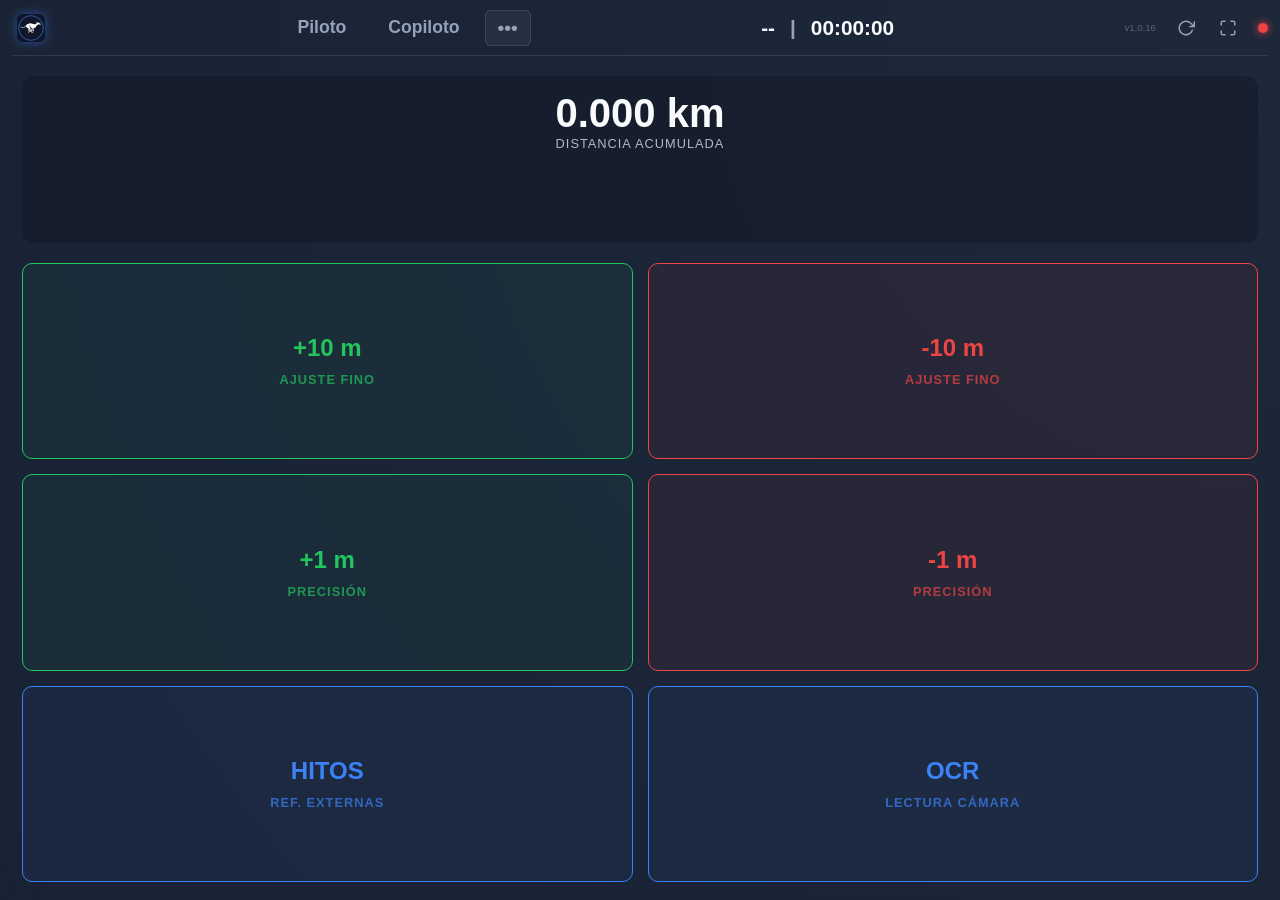
==== 2_APP/botonera.html @ ae7b4a0f "feat: initialize core application infrastructure and UI structure with essential navigation, telemet" ====
<!DOCTYPE html>
<html lang="es">
<head>
    <meta charset="UTF-8">
    <meta name="viewport" content="width=device-width, initial-scale=1.0, maximum-scale=1.0, user-scalable=no">
    <title>Lebrel - Botonera</title>
    <link rel="stylesheet" href="css/style.css?v=17">
    <style>
        .botonera-grid {
            display: grid;
            grid-template-columns: 1fr 1fr;
            gap: 15px;
            padding: 10px;
            flex: 1;
        }
        .btn-large {
            height: 100%;
            min-height: 120px;
            font-size: 1.5rem;
            display: flex;
            flex-direction: column;
            justify-content: center;
            align-items: center;
            gap: 10px;
            border-radius: 10px;
            background: rgba(255, 255, 255, 0.05);
            border: 1px solid var(--glass-border);
            color: var(--text-primary);
            transition: all 0.2s;
        }
        .btn-large:active {
            transform: scale(0.95);
            background: rgba(255, 255, 255, 0.15);
        }
        .btn-large.plus { border-color: var(--accent-green); color: var(--accent-green); background: rgba(34, 197, 94, 0.05); }
        .btn-large.minus { border-color: var(--accent-red); color: var(--accent-red); background: rgba(239, 68, 68, 0.05); }
        .btn-large.action { border-color: var(--accent-blue); color: var(--accent-blue); background: rgba(59, 130, 246, 0.05); }
        
        .btn-subtext {
            font-size: 0.8rem;
            text-transform: uppercase;
            letter-spacing: 1px;
            opacity: 0.7;
        }

        .dist-display {
            grid-column: 1 / -1;
            background: rgba(0, 0, 0, 0.2);
            border-radius: 12px;
            padding: 15px;
            text-align: center;
            margin-bottom: 5px;
        }
        .dist-val {
            font-size: 2.5rem;
            font-weight: 700;
            font-variant-numeric: tabular-nums;
        }
    </style>
</head>
<body class="dark-theme">
    <div class="glass-container">
        <div id="header-container"></div>

        <main class="botonera-grid">
            <div class="dist-display">
                <div id="val_distancia" class="dist-val">0.000 km</div>
                <div class="btn-subtext">Distancia Acumulada</div>
            </div>

            <button class="btn-large plus" onclick="adjustDist(10)">
                <span>+10 m</span>
                <span class="btn-subtext">Ajuste Fino</span>
            </button>
            <button class="btn-large minus" onclick="adjustDist(-10)">
                <span>-10 m</span>
                <span class="btn-subtext">Ajuste Fino</span>
            </button>

            <button class="btn-large plus" onclick="adjustDist(1)">
                <span>+1 m</span>
                <span class="btn-subtext">Precisión</span>
            </button>
            <button class="btn-large minus" onclick="adjustDist(-1)">
                <span>-1 m</span>
                <span class="btn-subtext">Precisión</span>
            </button>

            <button class="btn-large action" id="btn-milestone">
                <span>HITOS</span>
                <span class="btn-subtext">Ref. Externas</span>
            </button>
            <button class="btn-large action" id="btn-ocr">
                <span>OCR</span>
                <span class="btn-subtext">Lectura Cámara</span>
            </button>
        </main>
    </div>

    <script type="module" src="js/app_botonera.js?v=17"></script>
</body>
</html>
---- 2_APP/css/style.css ----
:root {
    --bg-dark: #0f172a;
    --glass-bg: rgba(30, 41, 59, 0.7);
    --glass-border: rgba(255, 255, 255, 0.1);
    --glass-shadow: 0 8px 32px 0 rgba(0, 0, 0, 0.37);
    --accent-red: #ef4444;
    --accent-green: #22c55e;
    --accent-blue: #3b82f6;
    --text-primary: #f8fafc;
    --text-secondary: #94a3b8;
    --font-main: 'Segoe UI', Roboto, Helvetica, Arial, sans-serif;
}

* {
    box-sizing: border-box;
    margin: 0;
    padding: 0;
}

body.dark-theme {
    background-color: var(--bg-dark);
    /* Fondo con un sutil gradiente o imagen para hacer resaltar el glassmorphism */
    background: radial-gradient(circle at top right, #1e293b, var(--bg-dark));
    color: var(--text-primary);
    font-family: var(--font-main);
    min-height: 100vh;
    display: flex;
    padding: 0;
    overflow-y: auto;
}

/* Glassmorphism Container */
.glass-container {
    background: var(--glass-bg);
    backdrop-filter: blur(12px);
    -webkit-backdrop-filter: blur(12px);
    border: none;
    border-radius: 0;
    padding: 8px 12px;
    width: 100%;
    max-width: 100%;
    min-height: 100vh;
    margin: 0;
    box-shadow: none;
    display: flex;
    flex-direction: column;
}

header {
    display: flex;
    justify-content: space-between;
    align-items: center;
    border-bottom: 1px solid var(--glass-border);
    padding-bottom: 8px;
    margin-bottom: 12px;
}

header h1 {
    font-size: 2rem;
    font-weight: 600;
    letter-spacing: 1px;
}

.status {
    padding: 8px 16px;
    border-radius: 20px;
    font-size: 0.9rem;
    font-weight: bold;
    text-transform: uppercase;
    transition: all 0.3s ease;
}

.header-right {
    display: flex;
    align-items: center;
    gap: 8px;
}

.status-dot {
    width: 10px;
    height: 10px;
    border-radius: 50%;
    margin-left: 5px;
    transition: all 0.3s ease;
    box-shadow: 0 0 5px rgba(0, 0, 0, 0.5);
}

.status-dot.disconnected {
    background-color: var(--accent-red);
    box-shadow: 0 0 8px var(--accent-red);
}

.status-dot.connected {
    background-color: var(--accent-green);
    box-shadow: 0 0 8px var(--accent-green);
}

/* Dashboard Layout */
.dashboard {
    display: grid;
    grid-template-columns: repeat(auto-fit, minmax(280px, 1fr));
    gap: 12px;
    flex: 1;
}

.copilot-layout {
    grid-template-columns: 2fr 1fr;
}

/* Glassy Cards */
.card {
    background: rgba(255, 255, 255, 0.03);
    border: 1px solid var(--glass-border);
    border-radius: 12px;
    padding: 12px;
    display: flex;
    flex-direction: column;
    justify-content: center;
    align-items: center;
    transition: transform 0.3s ease, box-shadow 0.3s ease;
}

.card:hover {
    transform: translateY(-5px);
    box-shadow: 0 10px 25px rgba(0, 0, 0, 0.5);
    background: rgba(255, 255, 255, 0.06);
}

.card h3 {
    color: var(--text-secondary);
    font-size: clamp(0.9rem, 3.5vmin, 1.2rem);
    font-weight: 500;
    margin-bottom: 8px;
    text-transform: uppercase;
    letter-spacing: 2px;
}

.value {
    font-size: clamp(2rem, 8vmin, 3.5rem);
    font-weight: 700;
    font-variant-numeric: tabular-nums;
    line-height: 1.1;
}

.metric-large .value {
    font-size: clamp(3rem, 12vmin, 5.5rem);
}

.value.positive {
    color: var(--accent-green);
}

.value.negative {
    color: var(--accent-red);
}

/* Buttons & Controls */
.controls {
    display: flex;
    gap: 10px;
}

.mt-2 {
    margin-top: 20px;
}

button {
    background: rgba(255, 255, 255, 0.1);
    border: 1px solid var(--glass-border);
    color: var(--text-primary);
    padding: 12px 24px;
    border-radius: 8px;
    font-size: 1rem;
    font-weight: 600;
    cursor: pointer;
    transition: all 0.2s ease;
}

button:hover {
    background: rgba(255, 255, 255, 0.2);
}

button:active {
    transform: scale(0.95);
}

button.danger {
    background: rgba(239, 68, 68, 0.2);
    border-color: var(--accent-red);
}

button.danger:hover {
    background: rgba(239, 68, 68, 0.4);
}

.btn-group-vertical {
    display: flex;
    flex-direction: column;
    width: 100%;
    gap: 12px;
}

.btn-group-vertical button {
    width: 100%;
    padding: 16px;
    font-size: 1.1rem;
}

/* Navegación común y Unified Header */
.unified-header {
    display: flex;
    justify-content: space-between;
    align-items: center;
    border-bottom: 1px solid var(--glass-border);
    padding-bottom: 8px;
    margin-bottom: 10px;
    width: 100%;
}

/* --- Nav & Dropdown --- */
.main-nav {
    display: flex;
    align-items: center;
    gap: 8px;
}

.nav-dropdown {
    position: relative;
    display: inline-block;
}

.btn-more {
    background: rgba(255, 255, 255, 0.05);
    border: 1px solid var(--glass-border);
    color: var(--text-secondary);
    padding: 6px 12px;
    border-radius: 6px;
    cursor: pointer;
    font-size: 1.2rem;
    font-weight: bold;
    display: flex;
    align-items: center;
    transition: all 0.2s;
}

.btn-more:hover {
    background: rgba(255, 255, 255, 0.1);
    color: var(--text-primary);
}

.dropdown-content {
    display: none;
    position: absolute;
    top: 100%;
    right: 0;
    background: #1e293b;
    border: 1px solid var(--glass-border);
    border-radius: 10px;
    min-width: 160px;
    box-shadow: 0 10px 25px rgba(0, 0, 0, 0.5);
    z-index: 3000;
    margin-top: 8px;
    overflow: hidden;
}

.dropdown-content a {
    color: var(--text-secondary);
    padding: 12px 16px;
    text-decoration: none;
    display: block;
    font-size: 0.9rem;
    transition: background 0.2s;
}

.dropdown-content a:hover {
    background: rgba(255, 255, 255, 0.05);
    color: var(--accent-blue);
}

.nav-dropdown:hover .dropdown-content {
    display: block;
}

/* --- Adaptación Rotación --- */
.rotate-90 .unified-header {
    width: 100vh !important;
    /* Asegurar que ocupe todo el ancho al rotar */
}

.nav-link {
    text-decoration: none;
    color: var(--text-secondary);
    font-size: 1.1rem;
    font-weight: 700;
    padding: 8px 16px;
    border-radius: 8px;
    transition: all 0.3s ease;
    border: 1px solid transparent;
}

.nav-link:hover {
    background: rgba(255, 255, 255, 0.05);
}

.nav-link.active {
    background: rgba(255, 255, 255, 0.1);
    color: var(--text-primary);
    border-color: var(--glass-border);
}

.stage-info {
    display: flex;
    gap: 15px;
    font-size: clamp(1rem, 3vmin, 1.3rem);
    font-weight: 600;
    color: var(--text-primary);
    text-transform: uppercase;
    align-items: center;
}

.stage-info .separator {
    color: var(--text-secondary);
}

/* Tablas */
.tramo-table {
    width: 100%;
    border-collapse: collapse;
    font-size: 1rem;
    text-align: center;
}

.tramo-table th {
    background: rgba(0, 0, 0, 0.2);
    padding: 12px;
    color: var(--text-secondary);
    border-bottom: 1px solid var(--glass-border);
}

.tramo-table td {
    padding: 15px 12px;
    border-bottom: 1px solid rgba(255, 255, 255, 0.05);
}

.tramo-table tr {
    transition: background 0.3s ease;
}

.passed-row {
    color: rgba(255, 255, 255, 0.3);
    background: rgba(0, 0, 0, 0.1);
}

.active-row {
    background: rgba(34, 197, 94, 0.2);
    /* Fondo verde (positive) atenuado */
    color: var(--text-primary);
    border-left: 4px solid var(--accent-green);
    transform: scale(1.02);
    box-shadow: 0 4px 10px rgba(0, 0, 0, 0.2);
}

.icon-btn {
    background: transparent;
    border: none;
    color: var(--text-secondary);
    padding: 8px;
    border-radius: 8px;
    cursor: pointer;
    display: flex;
    align-items: center;
    justify-content: center;
    transition: all 0.2s ease;
}

.icon-btn:hover {
    background: rgba(255, 255, 255, 0.1);
    color: var(--text-primary);
}

/* Global Responsive Adjustments */
@media (max-width: 768px) {
    .glass-container {
        padding: 15px;
        border-radius: 12px;
    }

    header {
        flex-direction: column;
        align-items: stretch;
        gap: 15px;
    }

    .stage-info {
        justify-content: center;
    }

    .unified-header {
        flex-direction: column;
        align-items: stretch;
        gap: 15px;
    }

    .unified-header>div:last-child {
        justify-content: center;
    }
}

/* Screen Rotation */
body.rotate-90 {
    transform: rotate(90deg) translateY(-100%);
    transform-origin: top left;
    width: 100vh !important;
    height: 100vw !important;
    position: absolute;
    top: 0;
    left: 0;
}

body.rotate-180 {
    transform: rotate(180deg);
}

body.rotate-270 {
    transform: rotate(270deg) translateX(-100%);
    transform-origin: top left;
    width: 100vh !important;
    height: 100vw !important;
    position: absolute;
    top: 0;
    left: 0;
}

/* --- Mini Botonera en Copiloto --- */
.botonera-mini-grid {
    display: grid;
    grid-template-columns: 1fr 1fr;
    gap: 8px;
    margin-top: 5px;
}

.btn-mini {
    padding: 12px 5px;
    border-radius: 8px;
    background: rgba(255, 255, 255, 0.05);
    border: 1px solid var(--glass-border);
    color: var(--text-primary);
    font-weight: 700;
    font-size: 0.85rem;
    cursor: pointer;
    transition: all 0.2s;
    display: flex;
    justify-content: center;
    align-items: center;
}

.btn-mini:active {
    transform: scale(0.95);
    background: rgba(255, 255, 255, 0.15);
}

.btn-mini.plus {
    border-color: var(--accent-green);
    color: var(--accent-green);
}

.btn-mini.minus {
    border-color: var(--accent-red);
    color: var(--accent-red);
}

.btn-mini.action {
    border-color: var(--accent-blue);
    color: var(--accent-blue);
}

.tenths {
    font-size: 0.7em;
    opacity: 0.6;
    margin-left: 2px;
}

/* --- Modales --- */
.modal-overlay {
    position: fixed;
    inset: 0;
    background: rgba(0, 0, 0, 0.7);
    backdrop-filter: blur(5px);
    display: none;
    align-items: center;
    justify-content: center;
    z-index: 2000;
}

.modal-overlay.open {
    display: flex;
}

.modal-box {
    background: #1e293b;
    border: 1px solid var(--glass-border);
    border-radius: 10px;
    padding: 24px;
    width: min(400px, 90vw);
    display: flex;
    flex-direction: column;
    gap: 15px;
    box-shadow: 0 10px 40px rgba(0, 0, 0, 0.5);
}

.modal-box h3 {
    margin: 0;
    color: var(--text-primary);
}

.modal-actions {
    display: flex;
    gap: 10px;
    justify-content: flex-end;
    margin-top: 10px;
}

.btn-modal-cancel,
.btn-modal-ok {
    padding: 10px 20px;
    border-radius: 8px;
    font-weight: 700;
    cursor: pointer;
    transition: all 0.2s;
}

.btn-modal-cancel {
    background: transparent;
    border: 1px solid var(--glass-border);
    color: var(--text-secondary);
}

.btn-modal-ok {
    background: rgba(59, 130, 246, 0.2);
    border: 1px solid var(--accent-blue);
    color: var(--accent-blue);
}

.btn-modal-ok:hover {
    background: rgba(59, 130, 246, 0.4);
}

.form-group label {
    display: block;
    margin-bottom: 5px;
    color: var(--text-secondary);
    font-size: 0.9rem;
}

/* --- Teclado Numérico y Editor --- */
.cell-edit-bar {
    position: fixed;
    bottom: 0;
    left: 0;
    width: 100%;
    background: #0f172a;
    border-top: 1px solid var(--glass-border);
    transform: translateY(100%);
    transition: transform 0.3s cubic-bezier(0.4, 0, 0.2, 1);
    z-index: 3000;
}

.cell-edit-bar.open {
    transform: translateY(0);
}

.edit-container-full {
    display: flex;
    max-width: 1200px;
    margin: 0 auto;
    gap: 20px;
    align-items: center;
}

.edit-left {
    flex: 1;
    display: flex;
    flex-direction: column;
    gap: 10px;
}

.edit-left span {
    font-size: 1.1rem;
    color: var(--text-secondary);
    font-weight: bold;
}

.edit-input-large {
    width: 100%;
    background: rgba(0, 0, 0, 0.3);
    border: 1px solid var(--glass-border);
    border-radius: 12px;
    color: white;
    font-size: 2.8rem;
    padding: 10px;
    text-align: center;
    font-weight: 800;
    outline: none;
}

.edit-actions-main {
    display: flex;
    gap: 10px;
}

.edit-actions-main button {
    flex: 1;
    padding: 15px;
    border-radius: 10px;
    font-weight: bold;
    cursor: pointer;
    border: 1px solid var(--glass-border);
}

.btn-cancel {
    background: rgba(239, 68, 68, 0.1);
    color: var(--accent-red);
}

.btn-ok {
    background: rgba(34, 197, 94, 0.1);
    color: var(--accent-green);
    font-size: 1.1rem;
}

.edit-keypad {
    display: grid;
    grid-template-columns: repeat(4, 75px);
    grid-template-rows: repeat(4, 60px);
    gap: 8px;
}

.btn-key {
    background: rgba(255, 255, 255, 0.05);
    border: 1px solid var(--glass-border);
    border-radius: 8px;
    color: white;
    font-size: 1.5rem;
    font-weight: bold;
    cursor: pointer;
    display: flex;
    align-items: center;
    justify-content: center;
}

.btn-key:active {
    background: var(--accent-blue);
    transform: scale(0.95);
}

.btn-key.special {
    color: var(--accent-blue);
    background: rgba(59, 130, 246, 0.1);
}

.btn-key.action {
    color: var(--accent-red);
    font-size: 1.2rem;
}

.btn-key.zero-wide {
    grid-column: span 1;
}

.selected-highlight {
    background: rgba(59, 130, 246, 0.15) !important;
    border-color: var(--accent-blue) !important;
    box-shadow: 0 0 15px rgba(59, 130, 246, 0.2);
}

@media (max-width: 768px) {
    .edit-container-full {
        flex-direction: column;
        gap: 15px;
    }

    .edit-keypad {
        grid-template-columns: repeat(4, 1fr);
        width: 100%;
    }

    .edit-input-large {
        font-size: 2.2rem;
    }
}


/* --- Quick Adjust en Modal --- */
.modal-quick-adjust {
    display: grid;
    grid-template-columns: repeat(4, 1fr);
    gap: 10px;
    margin: 10px 0;
}

.btn-quick {
    padding: 15px 5px;
    border-radius: 8px;
    background: rgba(255, 255, 255, 0.05);
    border: 1px solid var(--glass-border);
    color: var(--text-primary);
    font-weight: bold;
    cursor: pointer;
}

.btn-quick.plus {
    border-color: var(--accent-green);
    color: var(--accent-green);
}

.btn-quick.minus {
    border-color: var(--accent-red);
    color: var(--accent-red);
}

.btn-quick.zero {
    border-color: var(--text-secondary);
    color: var(--text-secondary);
    opacity: 0.8;
}

.btn-quick:active {
    transform: scale(0.95);
    background: rgba(255, 255, 255, 0.1);
}

/* --- Header Logo --- */
.header-logo-link {
    display: flex;
    align-items: center;
    padding: 0 5px;
    transition: transform 0.2s;
}

.header-logo-link:active {
    transform: scale(0.9);
}

.header-logo-img {
    height: 28px;
    width: 28px;
    filter: drop-shadow(0 0 5px rgba(59, 130, 246, 0.5));
}

/* --- Welcome Page --- */
.welcome-screen {
    flex: 1;
    display: flex;
    align-items: center;
    justify-content: center;
    width: 100%;
    min-height: 100vh;
}

.welcome-container {
    text-align: center;
    padding: 20px;
    max-width: 700px;
    width: 95%;
    margin: auto;
    animation: fadeInWelcome 1s ease-out;
    display: flex;
    flex-direction: column;
    align-items: center;
    justify-content: center;
}

@keyframes fadeInWelcome {
    from {
        opacity: 0;
        transform: translateY(20px);
    }

    to {
        opacity: 1;
        transform: translateY(0);
    }
}

.logo-large {
    width: 150px;
    height: 150px;
    margin-bottom: 15px;
    filter: drop-shadow(0 0 20px rgba(59, 130, 246, 0.4));
}

.welcome-container h1 {
    font-size: 3rem;
    font-weight: 900;
    margin-bottom: 5px;
    background: linear-gradient(to right, #fff, #94a3b8);
    -webkit-background-clip: text;
    -webkit-text-fill-color: transparent;
    letter-spacing: -1px;
}

.welcome-container .subtitle {
    color: var(--text-secondary);
    font-size: 1.1rem;
    margin-bottom: 20px;
    letter-spacing: 1px;
    text-transform: uppercase;
}

.links-grid {
    display: grid;
    grid-template-columns: repeat(3, 1fr);
    gap: 10px;
    margin-top: 10px;
    width: 100%;
}

.welcome-card {
    background: rgba(255, 255, 255, 0.03);
    border: 1px solid var(--glass-border);
    border-radius: 12px;
    padding: 10px;
    text-decoration: none;
    color: white;
    transition: all 0.3s cubic-bezier(0.4, 0, 0.2, 1);
    display: flex;
    flex-direction: column;
    align-items: center;
    justify-content: center;
    gap: 8px;
    cursor: pointer;
    aspect-ratio: 1 / 0.7;
    height: auto;
}

.welcome-card:hover {
    background: rgba(59, 130, 246, 0.1);
    border-color: var(--accent-blue);
    transform: translateY(-3px);
    box-shadow: 0 5px 15px rgba(0, 0, 0, 0.3);
}

.welcome-card svg {
    width: 28px;
    height: 28px;
    color: var(--accent-blue);
}

.welcome-card span {
    font-weight: bold;
    font-size: 0.9rem;
    letter-spacing: 0.5px;
    white-space: nowrap;
}

.welcome-container .version-tag {
    margin-top: 30px;
    font-size: 0.7rem;
    color: var(--text-secondary);
    opacity: 0.4;
}

@media (max-width: 600px) {
    .links-grid {
        grid-template-columns: repeat(2, 1fr);
    }

    .welcome-container h1 {
        font-size: 2.5rem;
    }

    .logo-large {
        width: 120px;
        height: 120px;
    }
}
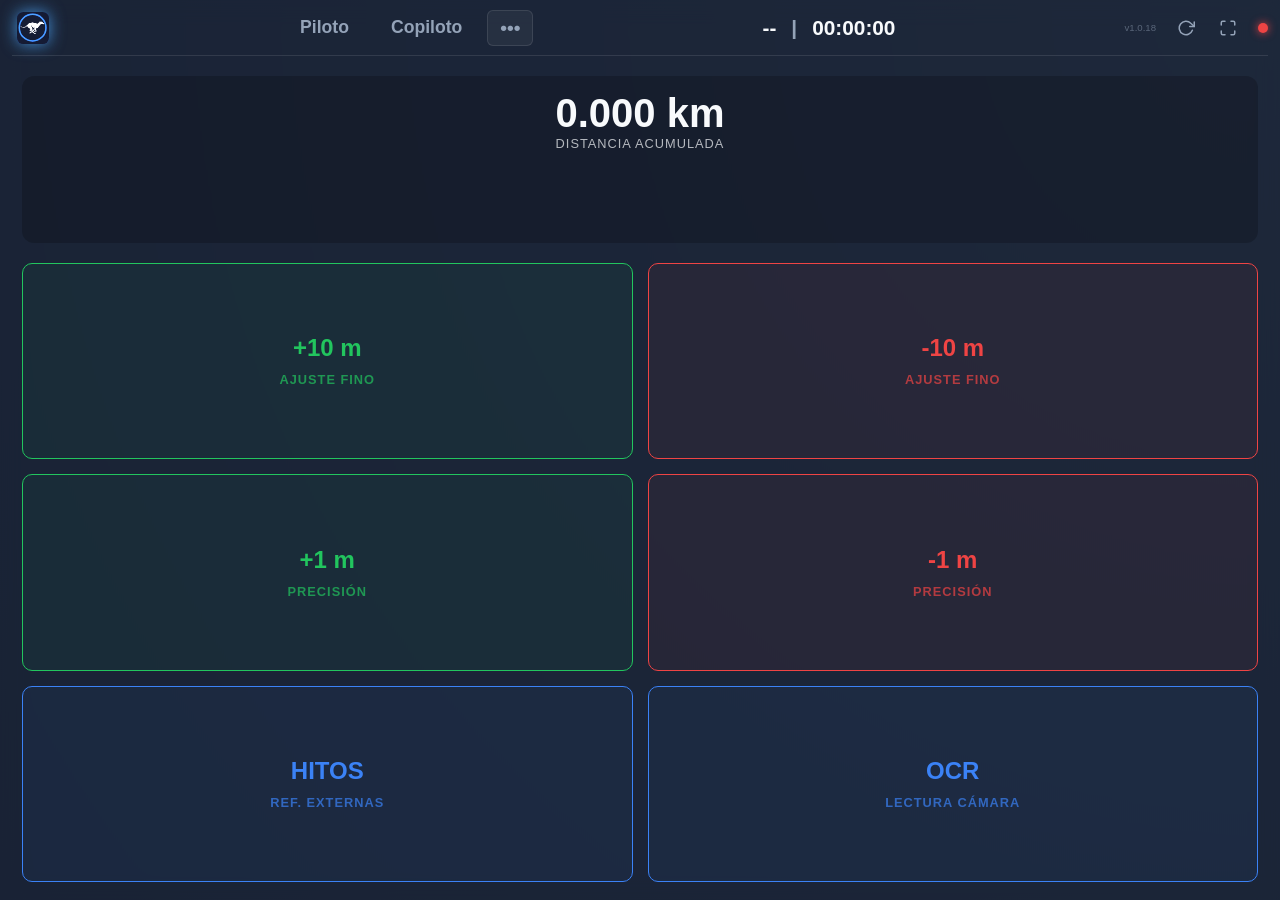
==== commit 9ce13506: "feat: implement PWA structure with service worker, UI styling, and testing utilities" ====
--- a/2_APP/botonera.html
+++ b/2_APP/botonera.html
@@ -4,7 +4,7 @@
     <meta charset="UTF-8">
     <meta name="viewport" content="width=device-width, initial-scale=1.0, maximum-scale=1.0, user-scalable=no">
     <title>Lebrel - Botonera</title>
-    <link rel="stylesheet" href="css/style.css?v=17">
+    <link rel="stylesheet" href="css/style.css?v=19">
     <style>
         .botonera-grid {
             display: grid;
@@ -97,6 +97,6 @@
         </main>
     </div>
 
-    <script type="module" src="js/app_botonera.js?v=17"></script>
+    <script type="module" src="js/app_botonera.js?v=19"></script>
 </body>
 </html>
--- a/2_APP/css/style.css
+++ b/2_APP/css/style.css
@@ -742,9 +742,15 @@
 }
 
 .header-logo-img {
-    height: 28px;
-    width: 28px;
-    filter: drop-shadow(0 0 5px rgba(59, 130, 246, 0.5));
+    height: 32px;
+    width: 32px;
+    filter: drop-shadow(0 0 8px rgba(59, 130, 246, 0.8)) brightness(1.3);
+    transition: all 0.3s cubic-bezier(0.4, 0, 0.2, 1);
+}
+
+.header-logo-link:hover .header-logo-img {
+    filter: drop-shadow(0 0 12px var(--accent-blue)) brightness(1.5);
+    transform: scale(1.08);
 }
 
 /* --- Welcome Page --- */
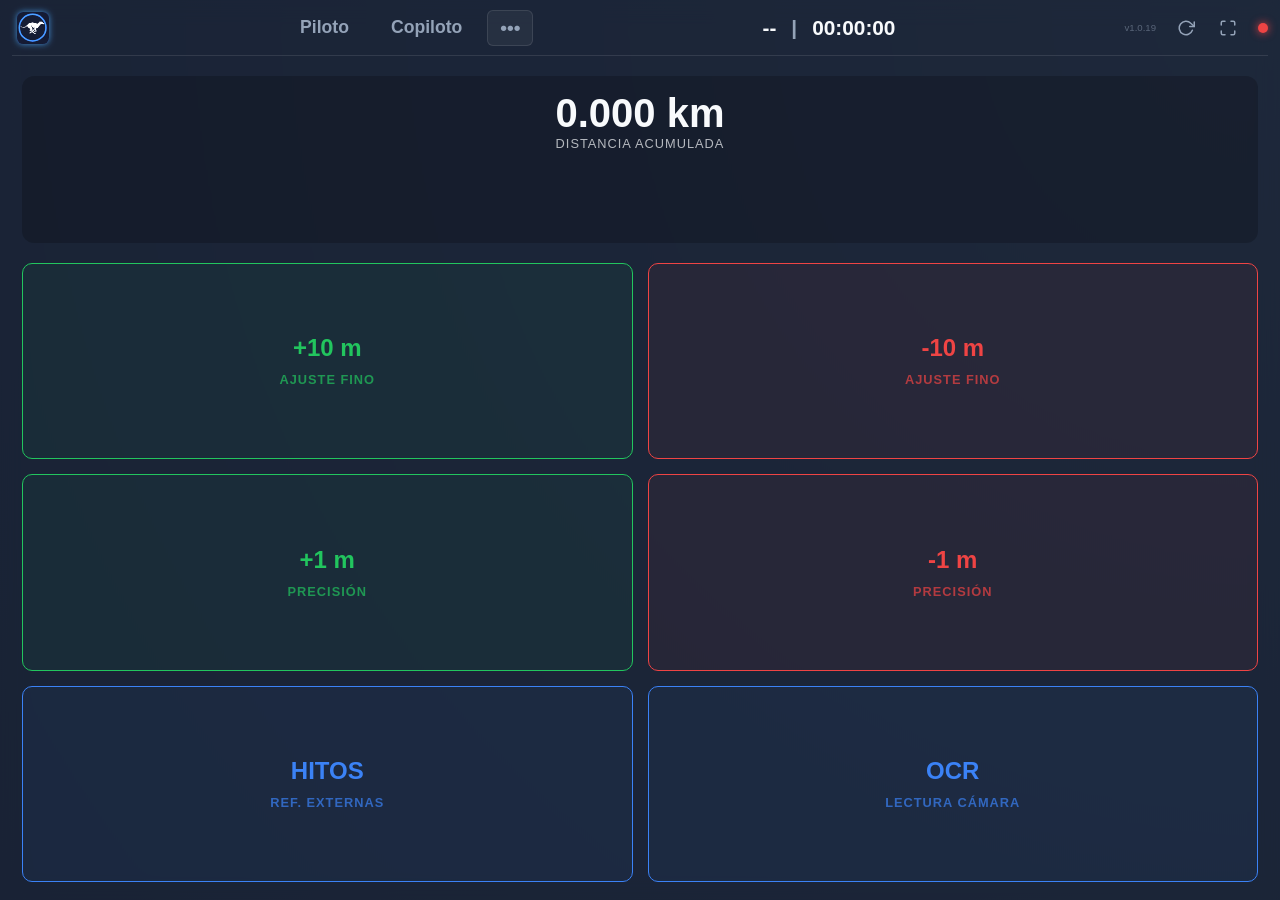
==== commit 22370dd8: "feat: Sincronización del reloj" ====
--- a/2_APP/botonera.html
+++ b/2_APP/botonera.html
@@ -4,7 +4,7 @@
     <meta charset="UTF-8">
     <meta name="viewport" content="width=device-width, initial-scale=1.0, maximum-scale=1.0, user-scalable=no">
     <title>Lebrel - Botonera</title>
-    <link rel="stylesheet" href="css/style.css?v=19">
+    <link rel="stylesheet" href="css/style.css?v=20">
     <style>
         .botonera-grid {
             display: grid;
@@ -97,6 +97,6 @@
         </main>
     </div>
 
-    <script type="module" src="js/app_botonera.js?v=19"></script>
+    <script type="module" src="js/app_botonera.js?v=20"></script>
 </body>
 </html>
--- a/2_APP/css/style.css
+++ b/2_APP/css/style.css
@@ -744,7 +744,7 @@
 .header-logo-img {
     height: 32px;
     width: 32px;
-    filter: drop-shadow(0 0 8px rgba(59, 130, 246, 0.8)) brightness(1.3);
+    filter: drop-shadow(0 0 3px rgba(59, 130, 246, 0.8)) brightness(1.3);
     transition: all 0.3s cubic-bezier(0.4, 0, 0.2, 1);
 }
 
@@ -815,7 +815,7 @@
 
 .links-grid {
     display: grid;
-    grid-template-columns: repeat(3, 1fr);
+    grid-template-columns: repeat(4, 1fr);
     gap: 10px;
     margin-top: 10px;
     width: 100%;
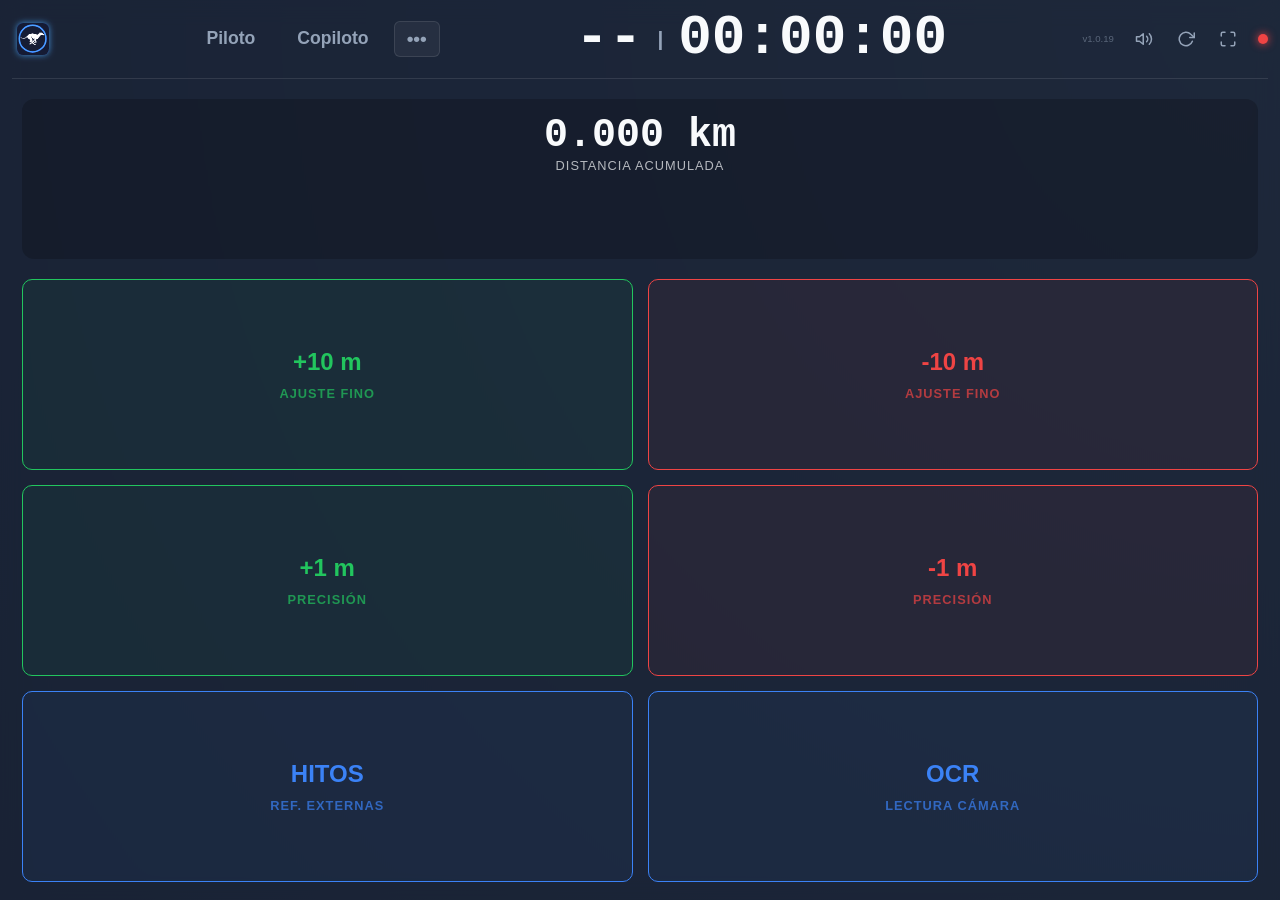
==== commit 65861d2a: "feat: implement modular rally application dashboard with odometer, navigation, and configuration too" ====
--- a/2_APP/botonera.html
+++ b/2_APP/botonera.html
@@ -4,7 +4,7 @@
     <meta charset="UTF-8">
     <meta name="viewport" content="width=device-width, initial-scale=1.0, maximum-scale=1.0, user-scalable=no">
     <title>Lebrel - Botonera</title>
-    <link rel="stylesheet" href="css/style.css?v=20">
+    <link rel="stylesheet" href="css/style.css?v=21">
     <style>
         .botonera-grid {
             display: grid;
@@ -97,6 +97,6 @@
         </main>
     </div>
 
-    <script type="module" src="js/app_botonera.js?v=20"></script>
+    <script type="module" src="js/app_botonera.js?v=21"></script>
 </body>
 </html>
--- a/2_APP/css/style.css
+++ b/2_APP/css/style.css
@@ -135,7 +135,8 @@
     letter-spacing: 2px;
 }
 
-.value {
+.value, .mono, [id^="val_"], .cronometro {
+    font-family: ui-monospace, SFMono-Regular, Menlo, Monaco, Consolas, "Liberation Mono", "Courier New", monospace;
     font-size: clamp(2rem, 8vmin, 3.5rem);
     font-weight: 700;
     font-variant-numeric: tabular-nums;
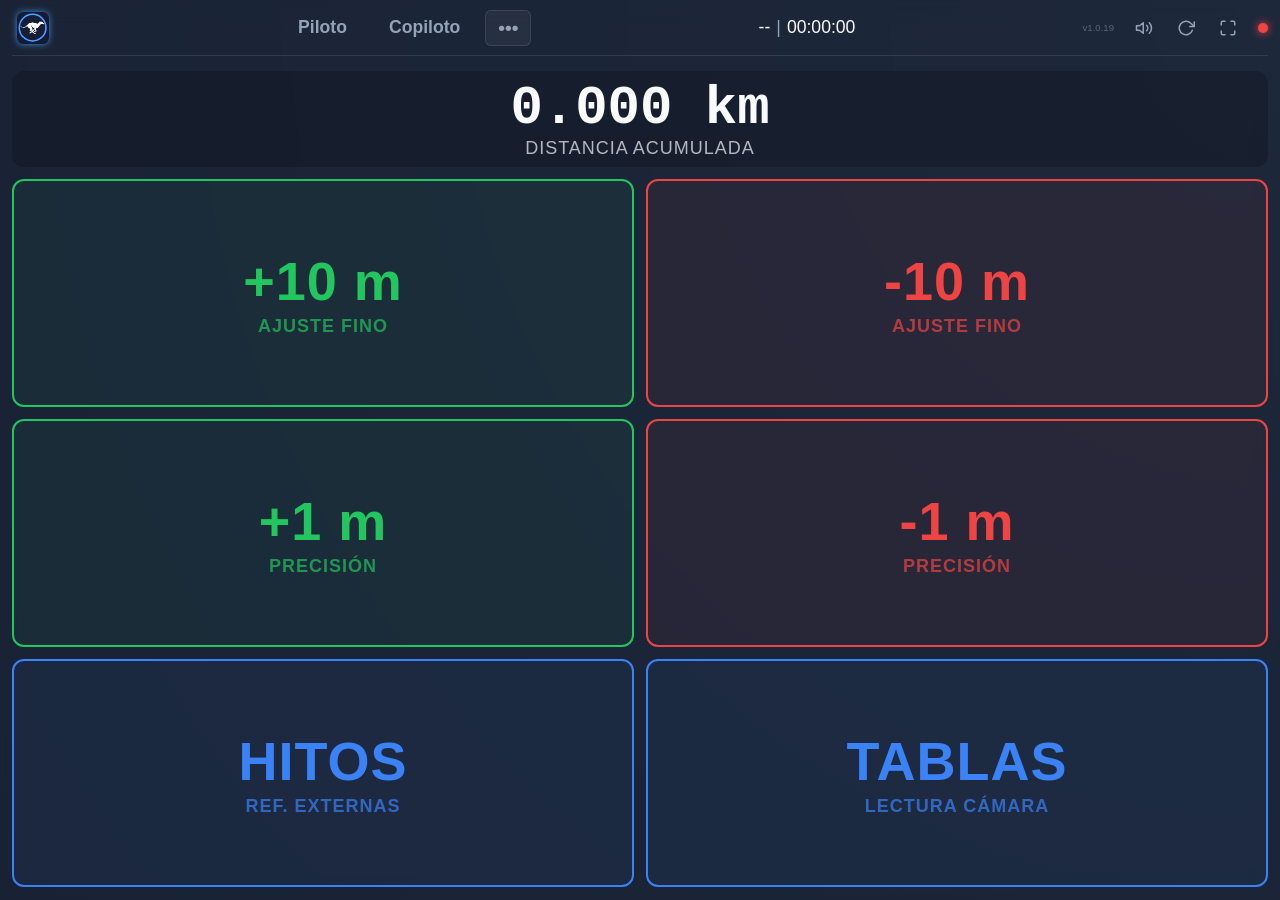
==== commit a5a584f8: "feat: initialize core application shell, navigation dashboard, and configuration module" ====
--- a/2_APP/botonera.html
+++ b/2_APP/botonera.html
@@ -1,63 +1,106 @@
 <!DOCTYPE html>
 <html lang="es">
+
 <head>
     <meta charset="UTF-8">
     <meta name="viewport" content="width=device-width, initial-scale=1.0, maximum-scale=1.0, user-scalable=no">
     <title>Lebrel - Botonera</title>
     <link rel="stylesheet" href="css/style.css?v=21">
     <style>
+        .glass-container {
+            display: flex;
+            flex-direction: column;
+            height: 100vh;
+            overflow: hidden;
+            padding: 8px 12px;
+            box-sizing: border-box;
+        }
+
         .botonera-grid {
             display: grid;
             grid-template-columns: 1fr 1fr;
-            gap: 15px;
-            padding: 10px;
+            grid-template-rows: auto repeat(3, 1fr);
+            gap: 12px;
+            padding: 5px 0;
             flex: 1;
-        }
-        .btn-large {
-            height: 100%;
-            min-height: 120px;
-            font-size: 1.5rem;
-            display: flex;
-            flex-direction: column;
-            justify-content: center;
-            align-items: center;
-            gap: 10px;
-            border-radius: 10px;
-            background: rgba(255, 255, 255, 0.05);
-            border: 1px solid var(--glass-border);
-            color: var(--text-primary);
-            transition: all 0.2s;
-        }
-        .btn-large:active {
-            transform: scale(0.95);
-            background: rgba(255, 255, 255, 0.15);
-        }
-        .btn-large.plus { border-color: var(--accent-green); color: var(--accent-green); background: rgba(34, 197, 94, 0.05); }
-        .btn-large.minus { border-color: var(--accent-red); color: var(--accent-red); background: rgba(239, 68, 68, 0.05); }
-        .btn-large.action { border-color: var(--accent-blue); color: var(--accent-blue); background: rgba(59, 130, 246, 0.05); }
-        
-        .btn-subtext {
-            font-size: 0.8rem;
-            text-transform: uppercase;
-            letter-spacing: 1px;
-            opacity: 0.7;
+            height: calc(100vh - 75px);
+            box-sizing: border-box;
         }
 
         .dist-display {
             grid-column: 1 / -1;
             background: rgba(0, 0, 0, 0.2);
             border-radius: 12px;
-            padding: 15px;
+            padding: 8px;
             text-align: center;
-            margin-bottom: 5px;
+            display: flex;
+            flex-direction: column;
+            justify-content: center;
+            align-items: center;
+            box-sizing: border-box;
         }
+
         .dist-val {
-            font-size: 2.5rem;
+            font-family: ui-monospace, SFMono-Regular, Menlo, Monaco, Consolas, "Liberation Mono", "Courier New", monospace;
+            font-size: clamp(2rem, 6vmin, 3.5rem);
             font-weight: 700;
             font-variant-numeric: tabular-nums;
         }
+
+        .btn-large {
+            height: 100%;
+            display: flex;
+            flex-direction: column;
+            justify-content: center;
+            align-items: center;
+            gap: 4px;
+            border-radius: 12px;
+            background: rgba(255, 255, 255, 0.05);
+            border: 2px solid var(--glass-border);
+            color: var(--text-primary);
+            cursor: pointer;
+            transition: all 0.2s cubic-bezier(0.4, 0, 0.2, 1);
+            box-sizing: border-box;
+        }
+
+        .btn-large span:first-child {
+            font-size: clamp(1.8rem, 6vmin, 4.5rem);
+            font-weight: 900;
+            letter-spacing: 1px;
+        }
+
+        .btn-large:active {
+            transform: scale(0.96);
+            background: rgba(255, 255, 255, 0.15);
+        }
+
+        .btn-large.plus {
+            border-color: var(--accent-green);
+            color: var(--accent-green);
+            background: rgba(34, 197, 94, 0.05);
+        }
+
+        .btn-large.minus {
+            border-color: var(--accent-red);
+            color: var(--accent-red);
+            background: rgba(239, 68, 68, 0.05);
+        }
+
+        .btn-large.action {
+            border-color: var(--accent-blue);
+            color: var(--accent-blue);
+            background: rgba(59, 130, 246, 0.05);
+        }
+
+        .btn-subtext {
+            font-size: clamp(0.7rem, 2vmin, 1.2rem);
+            text-transform: uppercase;
+            letter-spacing: 1px;
+            opacity: 0.7;
+        }
     </style>
 </head>
+
 <body class="dark-theme">
     <div class="glass-container">
         <div id="header-container"></div>
@@ -91,7 +134,7 @@
                 <span class="btn-subtext">Ref. Externas</span>
             </button>
             <button class="btn-large action" id="btn-ocr">
-                <span>OCR</span>
+                <span>TABLAS</span>
                 <span class="btn-subtext">Lectura Cámara</span>
             </button>
         </main>
@@ -99,4 +142,5 @@
 
     <script type="module" src="js/app_botonera.js?v=21"></script>
 </body>
-</html>
+
+</html>
--- a/2_APP/css/style.css
+++ b/2_APP/css/style.css
@@ -135,7 +135,10 @@
     letter-spacing: 2px;
 }
 
-.value, .mono, [id^="val_"], .cronometro {
+.value,
+.mono,
+[id^="val_"],
+.cronometro {
     font-family: ui-monospace, SFMono-Regular, Menlo, Monaco, Consolas, "Liberation Mono", "Courier New", monospace;
     font-size: clamp(2rem, 8vmin, 3.5rem);
     font-weight: 700;
@@ -216,6 +219,20 @@
     padding-bottom: 8px;
     margin-bottom: 10px;
     width: 100%;
+}
+
+.unified-header .stage-info {
+    display: flex;
+    align-items: center;
+    gap: 6px;
+    font-size: 1.1rem;
+    color: var(--text-primary);
+}
+
+.unified-header .stage-info span {
+    font-size: 1.1rem !important;
+    font-family: var(--font-main);
+    font-weight: 500;
 }
 
 /* --- Nav & Dropdown --- */
@@ -798,12 +815,14 @@
 
 .welcome-container h1 {
     font-size: 3rem;
-    font-weight: 900;
+    font-weight: 500;
     margin-bottom: 5px;
     background: linear-gradient(to right, #fff, #94a3b8);
     -webkit-background-clip: text;
     -webkit-text-fill-color: transparent;
-    letter-spacing: -1px;
+    font-family: 'Michroma', sans-serif;
+    letter-spacing: 10px;
+    font-stretch: expanded;
 }
 
 .welcome-container .subtitle {
@@ -868,6 +887,40 @@
 }
 
 @media (max-width: 600px) {
+    .unified-header {
+        flex-wrap: wrap;
+        row-gap: 4px;
+        padding-bottom: 4px;
+        margin-bottom: 6px;
+    }
+    
+    .unified-header .header-logo-link {
+        order: 1;
+    }
+
+    .unified-header .main-nav {
+        order: 2;
+    }
+
+    .unified-header .header-right {
+        order: 3;
+        margin-left: auto;
+    }
+
+    .unified-header .stage-info {
+        order: 4;
+        flex-basis: 100%;
+        justify-content: center;
+        background: rgba(0, 0, 0, 0.15);
+        border-radius: 4px;
+        padding: 4px 0;
+        margin-top: 2px;
+    }
+
+    .unified-header .stage-info span {
+        font-size: 0.95rem !important;
+    }
+
     .links-grid {
         grid-template-columns: repeat(2, 1fr);
     }
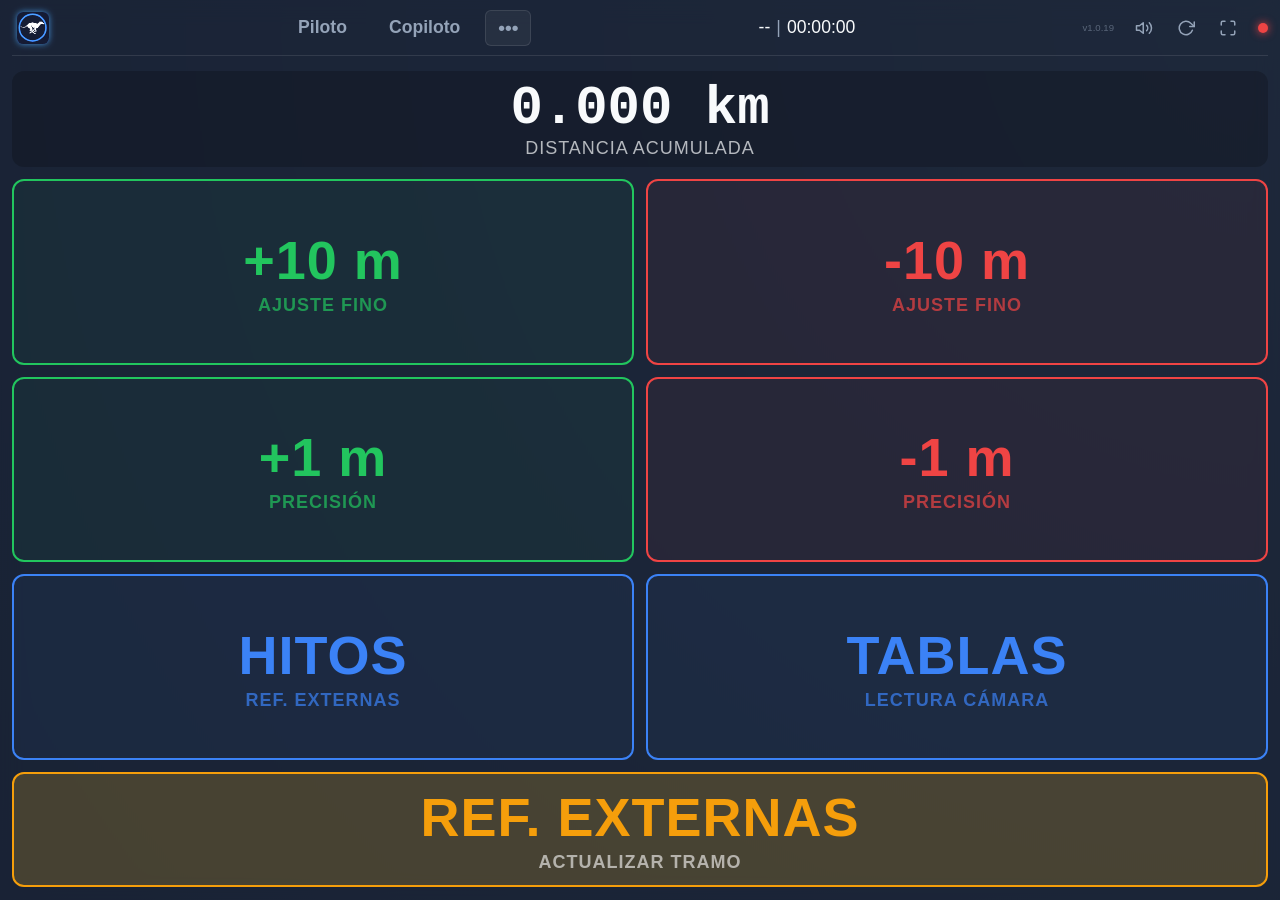
==== commit 4b0eb661: "feat: Referencias Externas" ====
--- a/2_APP/botonera.html
+++ b/2_APP/botonera.html
@@ -137,6 +137,11 @@
                 <span>TABLAS</span>
                 <span class="btn-subtext">Lectura Cámara</span>
             </button>
+
+            <button class="btn-large action" id="btn-ref-ext-action" style="grid-column: 1 / -1; background: rgba(251, 191, 36, 0.2); border-color: #f59e0b; color: #f59e0b; min-height: 70px;">
+                <span>REF. EXTERNAS</span>
+                <span class="btn-subtext" style="color: rgba(255, 255, 255, 0.85)">Actualizar tramo</span>
+            </button>
         </main>
     </div>
 
--- a/2_APP/css/style.css
+++ b/2_APP/css/style.css
@@ -820,7 +820,7 @@
     background: linear-gradient(to right, #fff, #94a3b8);
     -webkit-background-clip: text;
     -webkit-text-fill-color: transparent;
-    font-family: 'Michroma', sans-serif;
+    font-family: 'Outfit', sans-serif;
     letter-spacing: 10px;
     font-stretch: expanded;
 }
@@ -888,38 +888,73 @@
 
 @media (max-width: 600px) {
     .unified-header {
-        flex-wrap: wrap;
-        row-gap: 4px;
-        padding-bottom: 4px;
-        margin-bottom: 6px;
-    }
-    
+        display: grid !important;
+        grid-template-columns: auto 1fr auto !important;
+        grid-template-rows: auto auto !important;
+        row-gap: 4px !important;
+        column-gap: 6px !important;
+        padding-bottom: 4px !important;
+        margin-bottom: 6px !important;
+        width: 100% !important;
+        align-items: center !important;
+    }
+
     .unified-header .header-logo-link {
-        order: 1;
+        grid-column: 1 !important;
+        grid-row: 1 !important;
+        display: flex !important;
+        align-items: center !important;
+    }
+
+    .unified-header .header-logo-img {
+        height: 22px !important;
+        width: auto !important;
     }
 
     .unified-header .main-nav {
-        order: 2;
+        grid-column: 2 !important;
+        grid-row: 1 !important;
+        display: flex !important;
+        gap: 6px !important;
+        justify-content: flex-start !important;
+        align-items: center !important;
+    }
+
+    .unified-header .main-nav a {
+        font-size: 0.82rem !important;
+        padding: 2px 4px !important;
     }
 
     .unified-header .header-right {
-        order: 3;
-        margin-left: auto;
+        grid-column: 3 !important;
+        grid-row: 1 !important;
+        display: flex !important;
+        gap: 4px !important;
+        justify-content: flex-end !important;
+        align-items: center !important;
+    }
+
+    .unified-header .header-right .btn-icon {
+        padding: 2px !important;
+        width: 24px !important;
+        height: 24px !important;
     }
 
     .unified-header .stage-info {
-        order: 4;
-        flex-basis: 100%;
-        justify-content: center;
-        background: rgba(0, 0, 0, 0.15);
-        border-radius: 4px;
-        padding: 4px 0;
-        margin-top: 2px;
+        grid-column: 1 / span 3 !important;
+        grid-row: 2 !important;
+        display: flex !important;
+        justify-content: center !important;
+        background: rgba(0, 0, 0, 0.15) !important;
+        border-radius: 4px !important;
+        padding: 4px 0 !important;
+        margin-top: 2px !important;
     }
 
     .unified-header .stage-info span {
-        font-size: 0.95rem !important;
-    }
+        font-size: 0.92rem !important;
+    }
+
 
     .links-grid {
         grid-template-columns: repeat(2, 1fr);
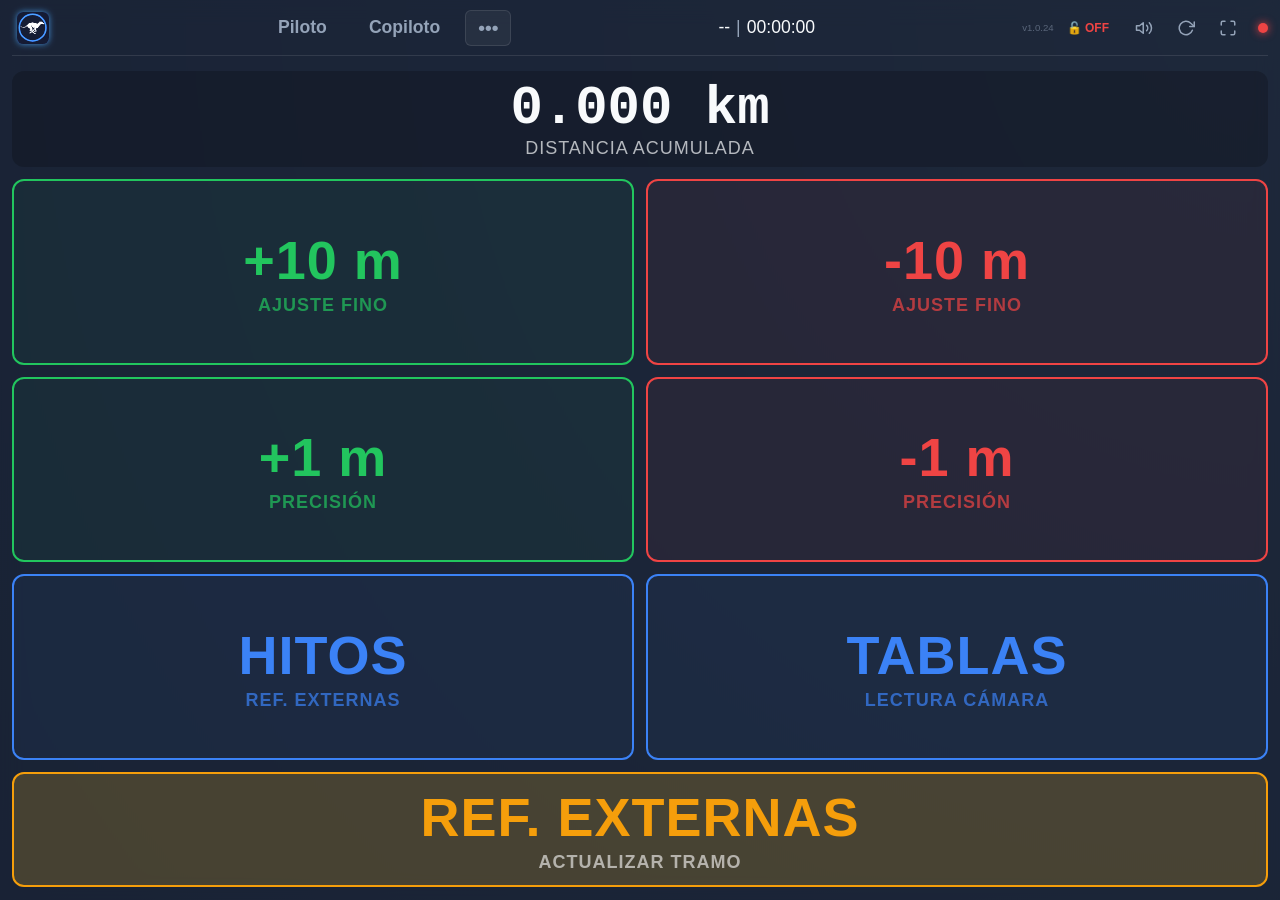
==== commit c959cf30: "feat: implement core rally navigation app features including pilot, odometer, and sync interfaces" ====
--- a/2_APP/botonera.html
+++ b/2_APP/botonera.html
@@ -5,7 +5,7 @@
     <meta charset="UTF-8">
     <meta name="viewport" content="width=device-width, initial-scale=1.0, maximum-scale=1.0, user-scalable=no">
     <title>Lebrel - Botonera</title>
-    <link rel="stylesheet" href="css/style.css?v=21">
+    <link rel="stylesheet" href="css/style.css?v=24">
     <style>
         .glass-container {
             display: flex;
@@ -145,7 +145,7 @@
         </main>
     </div>
 
-    <script type="module" src="js/app_botonera.js?v=21"></script>
+    <script type="module" src="js/app_botonera.js?v=24"></script>
 </body>
 
 </html>
--- a/2_APP/css/style.css
+++ b/2_APP/css/style.css
@@ -344,7 +344,7 @@
 .tramo-table {
     width: 100%;
     border-collapse: collapse;
-    font-size: 1rem;
+    font-size: clamp(1.6rem, 3.8vmin, 2.3rem);
     text-align: center;
 }
 
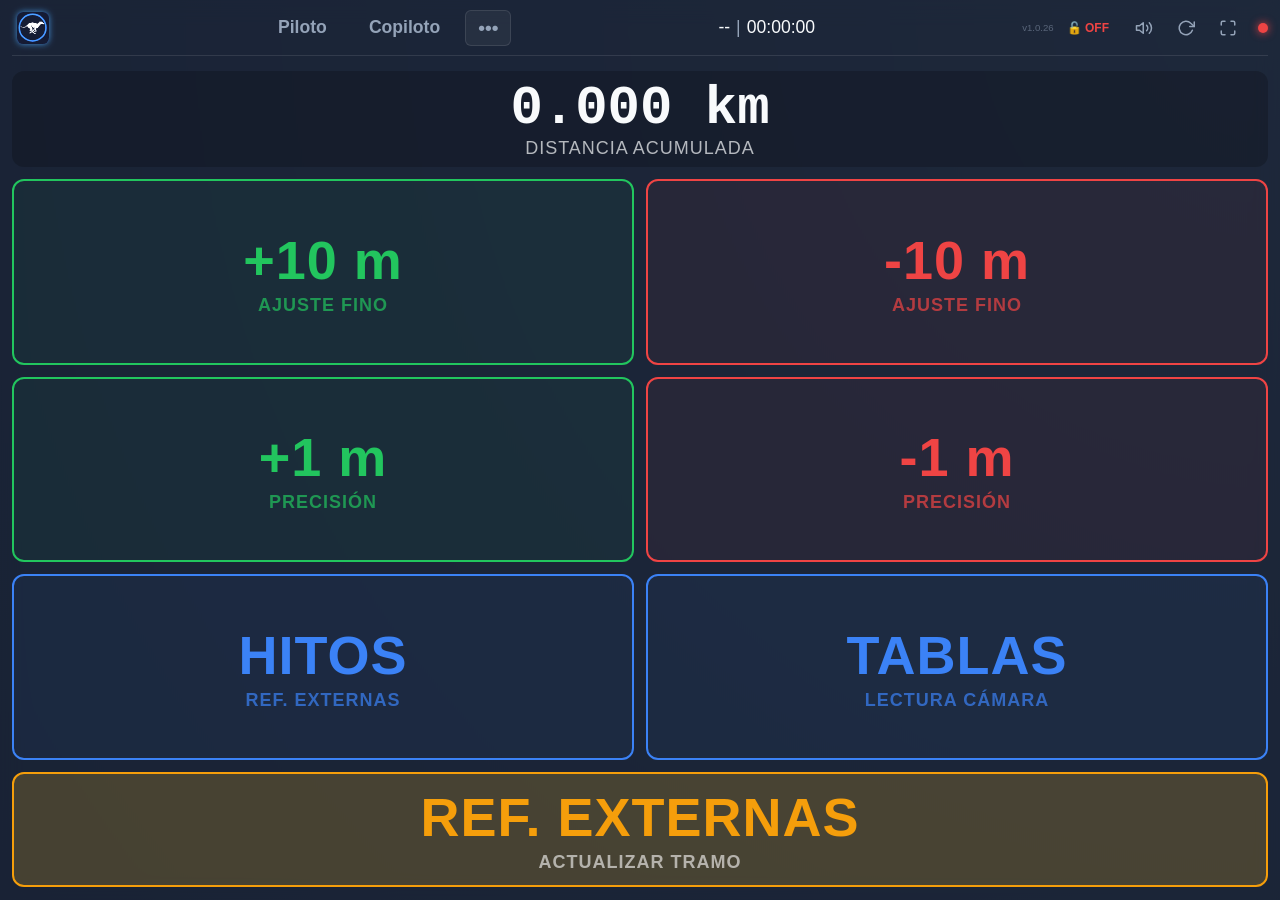
==== commit b46b2b77: "feat: initialize web application structure with configuration, debug, and driver interfaces, and add" ====
--- a/2_APP/botonera.html
+++ b/2_APP/botonera.html
@@ -5,7 +5,7 @@
     <meta charset="UTF-8">
     <meta name="viewport" content="width=device-width, initial-scale=1.0, maximum-scale=1.0, user-scalable=no">
     <title>Lebrel - Botonera</title>
-    <link rel="stylesheet" href="css/style.css?v=24">
+    <link rel="stylesheet" href="css/style.css?v=26">
     <style>
         .glass-container {
             display: flex;
@@ -145,7 +145,7 @@
         </main>
     </div>
 
-    <script type="module" src="js/app_botonera.js?v=24"></script>
+    <script type="module" src="js/app_botonera.js?v=26"></script>
 </body>
 
 </html>
